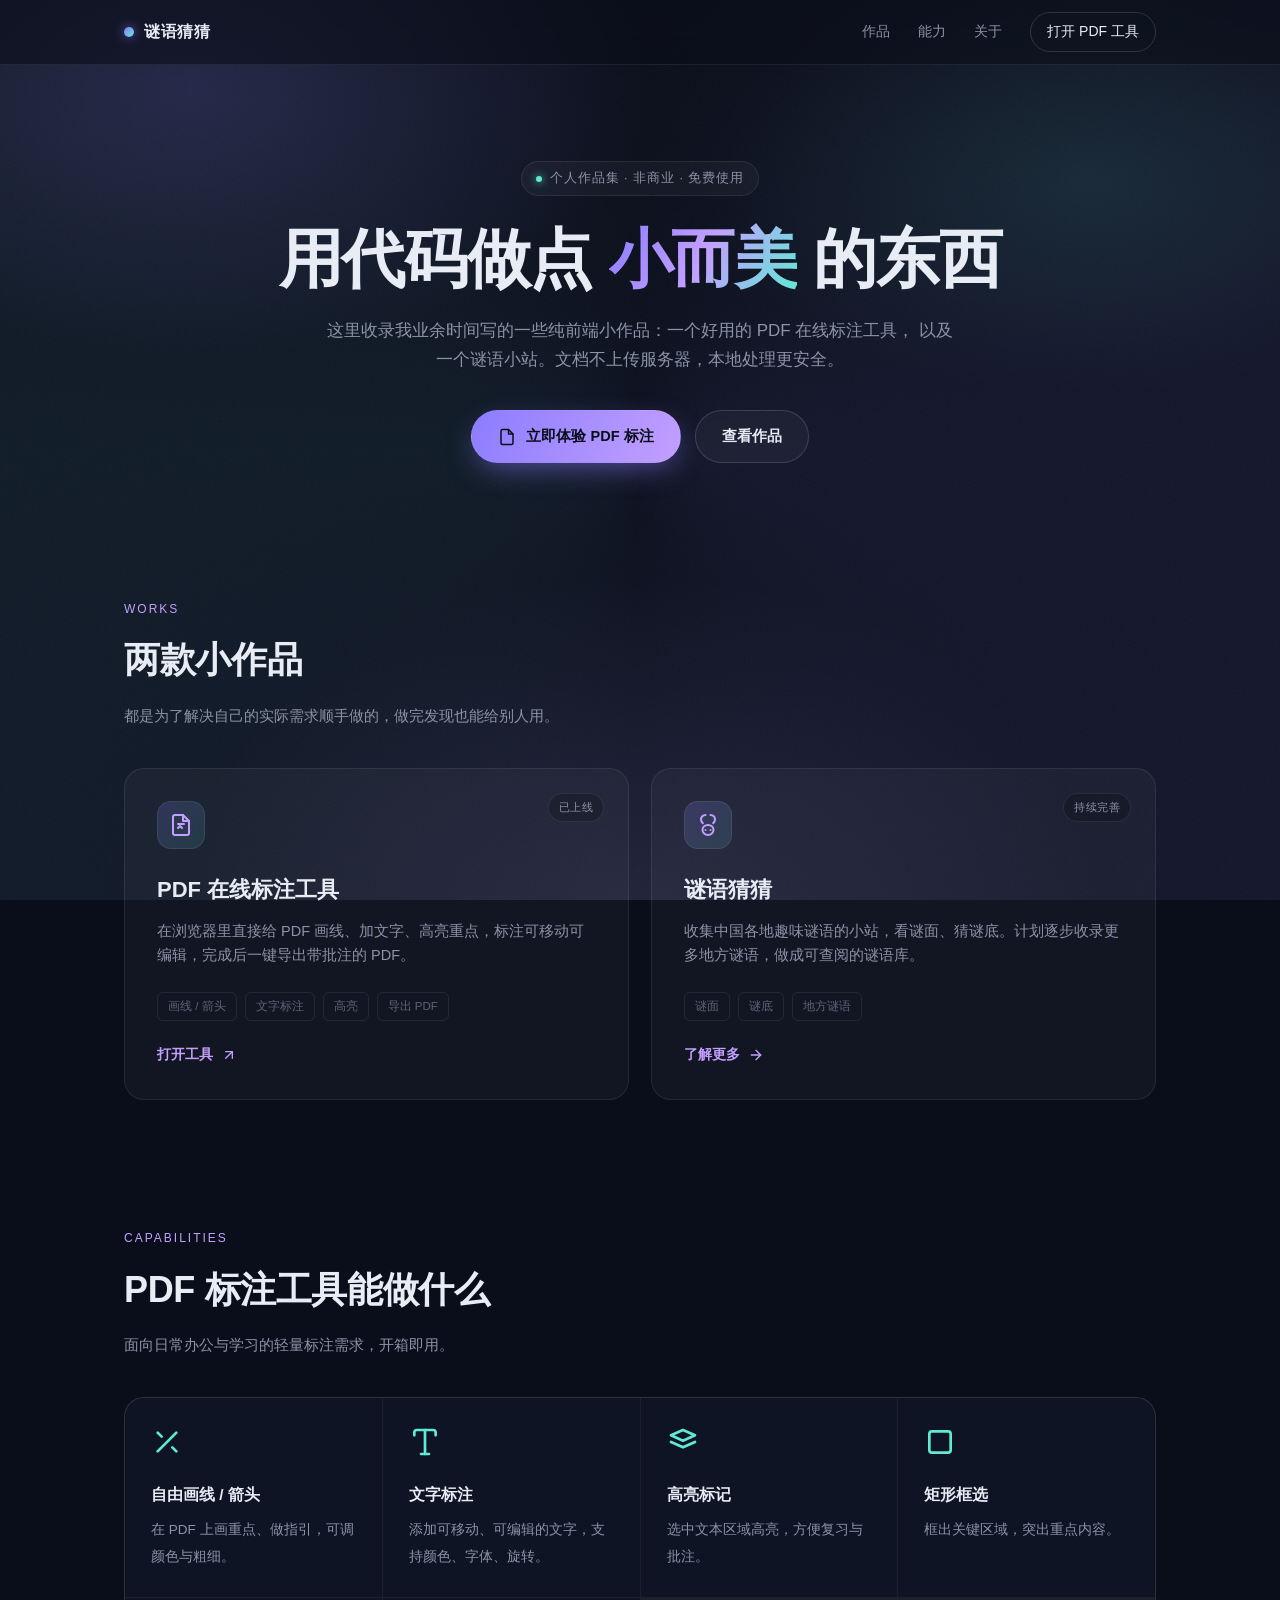
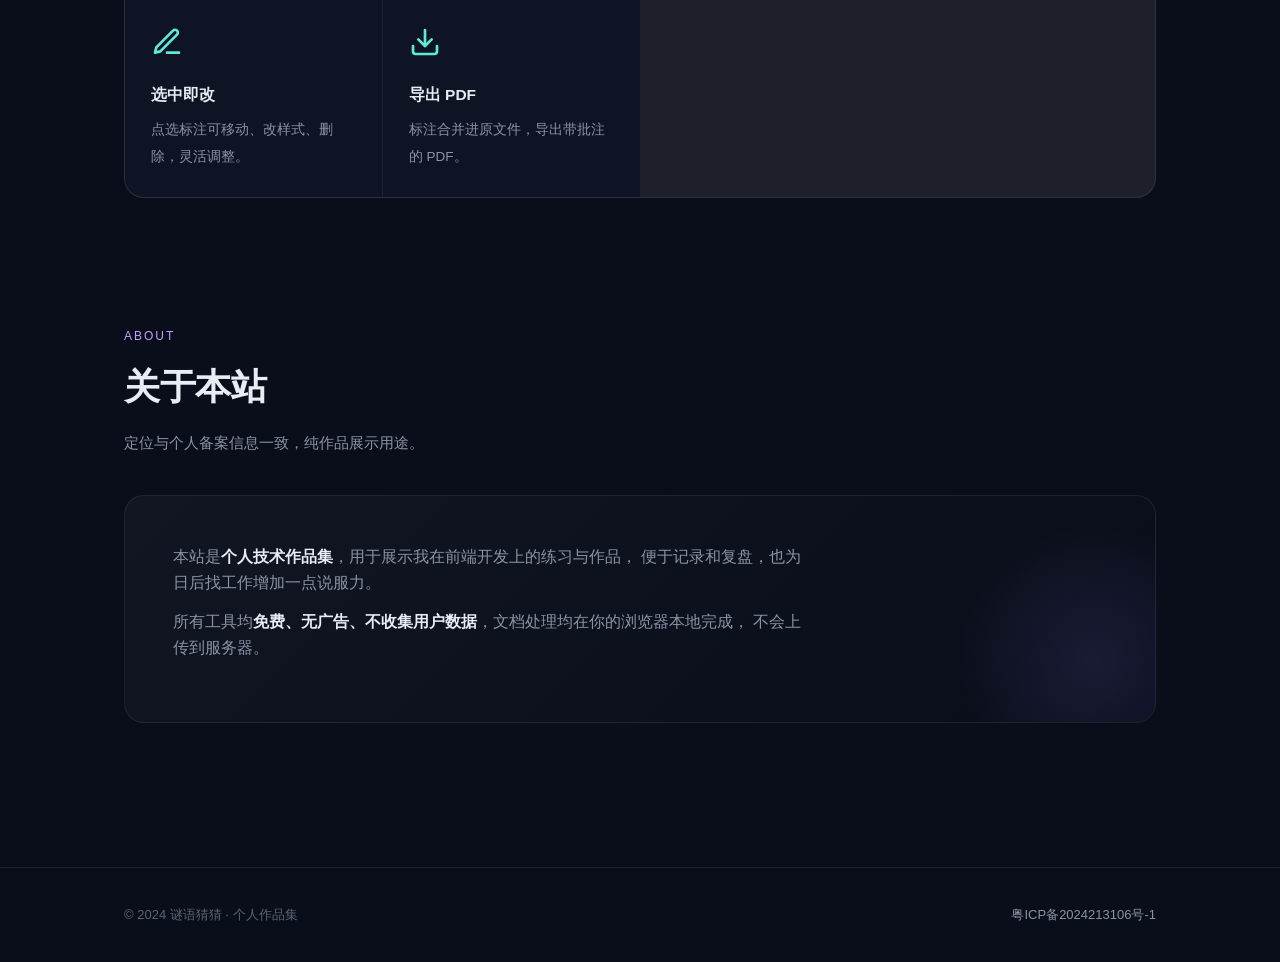
==== home.html @ d4d447e2 "add:增加首页" ====
<!DOCTYPE html>
<html lang="zh-CN">
  <head>
    <meta charset="UTF-8" />
    <meta name="viewport" content="width=device-width, initial-scale=1.0" />

    <!-- ===== 核心 SEO ===== -->
    <title>谜语猜猜 · 个人作品集 | PDF在线标注工具与谜语小站</title>
    <meta
      name="description"
      content="谜语猜猜个人作品集，收录作者开发的两款小作品：PDF在线标注工具（支持画线、文字标注、高亮、导出PDF）与谜语猜猜。纯前端、免费、无需注册，浏览器直接使用。"
    />
    <meta
      name="keywords"
      content="谜语猜猜,个人作品集,PDF标注,PDF编辑,PDF画线,PDF文字标注,PDF高亮,在线PDF工具,免费PDF标注,PDF批注工具,个人博客,前端作品"
    />
    <meta name="author" content="谜语猜猜" />
    <meta name="robots" content="index, follow" />
    <meta name="language" content="zh-CN" />
    <meta name="revisit-after" content="7 days" />

    <!-- ===== Open Graph ===== -->
    <meta property="og:type" content="website" />
    <meta property="og:site_name" content="谜语猜猜 · 个人作品集" />
    <meta property="og:title" content="谜语猜猜 · 个人作品集 | PDF在线标注工具与谜语小站" />
    <meta
      property="og:description"
      content="作者的个人作品展示：PDF在线标注工具与谜语猜猜。纯前端、免费、无需注册。"
    />
    <meta property="og:locale" content="zh_CN" />
    <meta property="og:url" content="https://miyucaicai.cn/" />

    <!-- ===== Twitter Cards ===== -->
    <meta name="twitter:card" content="summary_large_image" />
    <meta name="twitter:title" content="谜语猜猜 · 个人作品集" />
    <meta name="twitter:description" content="PDF在线标注工具与谜语猜猜，纯前端个人作品。" />

    <!-- ===== Canonical ===== -->
    <link rel="canonical" href="https://miyucaicai.cn/" />

    <!-- Favicon -->
    <link rel="icon" type="image/svg+xml" href="favicon.svg" />

    <!-- Sitemap -->
    <link rel="sitemap" type="application/xml" href="/sitemap.xml" />

    <!-- ===== 结构化数据 (JSON-LD) ===== -->
    <script type="application/ld+json">
      {
        "@context": "https://schema.org",
        "@type": "CollectionPage",
        "name": "谜语猜猜 · 个人作品集",
        "url": "https://miyucaicai.cn/",
        "description": "作者的个人作品展示，包含 PDF 在线标注工具与谜语猜猜两款纯前端小作品。",
        "author": {
          "@type": "Person",
          "name": "谜语猜猜"
        }
      }
    </script>

    <style>
      :root {
        --bg: #0a0e1a;
        --bg-2: #0f1424;
        --ink: #e8ecf5;
        --muted: #8b93a7;
        --faint: #5b6478;
        --brand: #8b7cff;
        --brand-2: #c3a0ff;
        --accent: #5eead4;
        --card: rgba(255, 255, 255, 0.035);
        --card-hover: rgba(255, 255, 255, 0.06);
        --border: rgba(255, 255, 255, 0.08);
        --border-strong: rgba(255, 255, 255, 0.14);
        --radius: 20px;
        --shadow: 0 24px 60px -20px rgba(0, 0, 0, 0.6);
      }
      * { box-sizing: border-box; }
      html, body { margin: 0; padding: 0; }
      body {
        font-family: -apple-system, BlinkMacSystemFont, "Segoe UI", "PingFang SC",
          "Hiragino Sans GB", "Microsoft YaHei", sans-serif;
        background: var(--bg);
        color: var(--ink);
        line-height: 1.7;
        -webkit-font-smoothing: antialiased;
        overflow-x: hidden;
      }
      a { color: inherit; text-decoration: none; }

      /* ===== Aurora 极光背景 ===== */
      .aurora {
        position: fixed;
        inset: 0;
        z-index: -1;
        overflow: hidden;
        background:
          radial-gradient(60% 50% at 15% 10%, rgba(139, 124, 255, 0.18), transparent 60%),
          radial-gradient(50% 40% at 85% 20%, rgba(94, 234, 212, 0.10), transparent 60%),
          radial-gradient(60% 60% at 50% 100%, rgba(195, 160, 255, 0.10), transparent 60%),
          linear-gradient(180deg, var(--bg) 0%, var(--bg-2) 100%);
      }
      .aurora::before {
        content: "";
        position: absolute;
        inset: -50%;
        background:
          conic-gradient(from 0deg at 50% 50%,
            transparent 0deg,
            rgba(139, 124, 255, 0.06) 90deg,
            transparent 180deg,
            rgba(94, 234, 212, 0.05) 270deg,
            transparent 360deg);
        animation: spin 40s linear infinite;
      }
      @keyframes spin { to { transform: rotate(360deg); } }
      .grain {
        position: fixed; inset: 0; z-index: -1; pointer-events: none;
        opacity: 0.04;
        background-image: url("data:image/svg+xml,%3Csvg xmlns='http://www.w3.org/2000/svg' width='160' height='160'%3E%3Cfilter id='n'%3E%3CfeTurbulence type='fractalNoise' baseFrequency='0.9' numOctaves='2'/%3E%3C/filter%3E%3Crect width='100%25' height='100%25' filter='url(%23n)'/%3E%3C/svg%3E");
      }

      .wrap { max-width: 1080px; margin: 0 auto; padding: 0 24px; }

      /* ===== 顶栏 ===== */
      .topbar {
        position: sticky; top: 0; z-index: 10;
        backdrop-filter: blur(14px);
        -webkit-backdrop-filter: blur(14px);
        background: rgba(10, 14, 26, 0.6);
        border-bottom: 1px solid var(--border);
      }
      .topbar .wrap {
        display: flex; align-items: center; justify-content: space-between;
        height: 64px;
      }
      .logo {
        font-weight: 700; font-size: 16px; letter-spacing: 0.5px;
        display: flex; align-items: center; gap: 10px;
      }
      .logo .dot {
        width: 10px; height: 10px; border-radius: 50%;
        background: linear-gradient(135deg, var(--brand), var(--accent));
        box-shadow: 0 0 12px rgba(139, 124, 255, 0.7);
      }
      .nav { font-size: 14px; color: var(--muted); display: flex; align-items: center; gap: 28px; }
      .nav a { transition: color .2s; }
      .nav a:hover { color: var(--ink); }
      .nav .ext {
        padding: 7px 16px; border: 1px solid var(--border-strong);
        border-radius: 999px; color: var(--ink);
      }
      .nav .ext:hover { background: var(--card-hover); }

      /* ===== Hero ===== */
      .hero {
        padding: 96px 0 72px;
        text-align: center;
      }
      .hero .kicker {
        display: inline-flex; align-items: center; gap: 8px;
        font-size: 12.5px; color: var(--muted); letter-spacing: 1px;
        text-transform: uppercase;
        padding: 6px 14px; border: 1px solid var(--border);
        border-radius: 999px; margin-bottom: 28px;
        background: var(--card);
      }
      .hero .kicker .pulse {
        width: 6px; height: 6px; border-radius: 50%;
        background: var(--accent);
        box-shadow: 0 0 8px var(--accent);
        animation: pulse 2s ease-in-out infinite;
      }
      @keyframes pulse { 50% { opacity: 0.4; } }
      .hero h1 {
        font-size: clamp(36px, 6vw, 64px);
        line-height: 1.1; margin: 0 0 22px; font-weight: 700;
        letter-spacing: -0.02em;
      }
      .hero h1 .grad {
        background: linear-gradient(120deg, var(--brand) 0%, var(--brand-2) 50%, var(--accent) 100%);
        -webkit-background-clip: text; background-clip: text;
        -webkit-text-fill-color: transparent;
      }
      .hero p.lead {
        font-size: 17px; color: var(--muted); max-width: 640px;
        margin: 0 auto 36px;
      }
      .cta { display: flex; gap: 14px; justify-content: center; flex-wrap: wrap; }
      .btn {
        display: inline-flex; align-items: center; gap: 10px;
        padding: 13px 26px; border-radius: 999px; font-size: 14.5px;
        font-weight: 600; transition: all .2s; cursor: pointer; border: 1px solid transparent;
      }
      .btn-primary {
        background: linear-gradient(120deg, var(--brand), var(--brand-2));
        color: #0a0e1a;
        box-shadow: 0 10px 30px -8px rgba(139, 124, 255, 0.6);
      }
      .btn-primary:hover { transform: translateY(-2px); box-shadow: 0 16px 40px -8px rgba(139, 124, 255, 0.8); }
      .btn-ghost { color: var(--ink); border-color: var(--border-strong); background: var(--card); }
      .btn-ghost:hover { background: var(--card-hover); border-color: var(--brand); }

      /* ===== Section 通用 ===== */
      .section { padding: 64px 0; }
      .section-head { margin-bottom: 40px; }
      .section-head .label {
        font-size: 12px; color: var(--brand-2); letter-spacing: 2px;
        text-transform: uppercase; margin-bottom: 10px;
      }
      .section-head h2 {
        font-size: clamp(26px, 4vw, 36px); margin: 0 0 12px;
        font-weight: 700; letter-spacing: -0.01em;
      }
      .section-head p { color: var(--muted); font-size: 15px; max-width: 560px; margin: 0; }

      /* ===== 作品卡 ===== */
      .cards { display: grid; grid-template-columns: repeat(auto-fit, minmax(320px, 1fr)); gap: 22px; }
      .card {
        position: relative; padding: 32px;
        background: var(--card); border: 1px solid var(--border);
        border-radius: var(--radius); overflow: hidden;
        transition: transform .25s, border-color .25s, background .25s;
        display: flex; flex-direction: column;
      }
      .card::before {
        content: ""; position: absolute; inset: 0;
        background: radial-gradient(120% 80% at 0% 0%, rgba(139, 124, 255, 0.12), transparent 50%);
        opacity: 0; transition: opacity .3s; pointer-events: none;
      }
      .card:hover { transform: translateY(-6px); border-color: var(--border-strong); background: var(--card-hover); }
      .card:hover::before { opacity: 1; }
      .card .icon {
        width: 48px; height: 48px; border-radius: 14px;
        display: flex; align-items: center; justify-content: center;
        background: linear-gradient(135deg, rgba(139, 124, 255, 0.2), rgba(94, 234, 212, 0.12));
        border: 1px solid var(--border); margin-bottom: 22px; color: var(--brand-2);
      }
      .card .tag {
        position: absolute; top: 24px; right: 24px;
        font-size: 11px; color: var(--muted); letter-spacing: 0.5px;
        padding: 4px 10px; border: 1px solid var(--border); border-radius: 999px;
        background: rgba(0,0,0,0.2);
      }
      .card h3 { font-size: 22px; margin: 0 0 10px; font-weight: 700; }
      .card p { color: var(--muted); font-size: 14.5px; margin: 0 0 24px; flex: 1; }
      .card .meta { display: flex; gap: 8px; flex-wrap: wrap; margin-bottom: 22px; }
      .card .chip {
        font-size: 11.5px; color: var(--faint);
        padding: 4px 10px; border: 1px solid var(--border); border-radius: 6px;
      }
      .card .go {
        display: inline-flex; align-items: center; gap: 8px;
        color: var(--brand-2); font-weight: 600; font-size: 14px;
        transition: gap .2s;
      }
      .card .go:hover { gap: 12px; }

      /* ===== 特性 ===== */
      .features { display: grid; grid-template-columns: repeat(auto-fit, minmax(220px, 1fr)); gap: 1px; background: var(--border); border: 1px solid var(--border); border-radius: var(--radius); overflow: hidden; }
      .feature {
        background: var(--bg-2); padding: 28px 26px;
        transition: background .2s;
      }
      .feature:hover { background: var(--card-hover); }
      .feature .ico { width: 32px; height: 32px; color: var(--accent); margin-bottom: 16px; }
      .feature b { display: block; font-size: 15.5px; margin-bottom: 6px; color: var(--ink); }
      .feature span { color: var(--muted); font-size: 13.5px; }

      /* ===== 关于 ===== */
      .about {
        padding: 48px; border-radius: var(--radius);
        background: linear-gradient(135deg, var(--card), transparent);
        border: 1px solid var(--border); position: relative; overflow: hidden;
      }
      .about::after {
        content: ""; position: absolute; right: -80px; bottom: -80px;
        width: 280px; height: 280px; border-radius: 50%;
        background: radial-gradient(circle, rgba(139, 124, 255, 0.12), transparent 70%);
      }
      .about p { color: var(--muted); font-size: 15.5px; max-width: 640px; margin: 0 0 12px; position: relative; }
      .about p strong { color: var(--ink); font-weight: 600; }

      /* ===== 页脚 ===== */
      .footer {
        margin-top: 80px; padding: 36px 0;
        border-top: 1px solid var(--border);
      }
      .footer .wrap { display: flex; align-items: center; justify-content: space-between; flex-wrap: wrap; gap: 16px; }
      .footer .l { color: var(--faint); font-size: 13px; }
      .footer .r { display: flex; gap: 20px; align-items: center; }
      .footer a { color: var(--muted); font-size: 13px; transition: color .2s; }
      .footer a:hover { color: var(--brand-2); }

      /* ===== 入场动画 ===== */
      .reveal { opacity: 0; transform: translateY(20px); animation: reveal .8s cubic-bezier(.2,.7,.2,1) forwards; }
      @keyframes reveal { to { opacity: 1; transform: none; } }
      .d1 { animation-delay: .05s; } .d2 { animation-delay: .15s; }
      .d3 { animation-delay: .25s; } .d4 { animation-delay: .35s; }

      @media (max-width: 700px) {
        .nav .ext { display: none; }
        .about { padding: 32px 24px; }
        .hero { padding: 64px 0 48px; }
      }
      @media (prefers-reduced-motion: reduce) {
        .aurora::before, .pulse { animation: none; }
        .reveal { animation: none; opacity: 1; transform: none; }
      }
    </style>
  </head>

  <body>
    <div class="aurora"></div>
    <div class="grain"></div>

    <!-- 顶栏 -->
    <header class="topbar">
      <div class="wrap">
        <div class="logo"><span class="dot"></span>谜语猜猜</div>
        <nav class="nav">
          <a href="#works">作品</a>
          <a href="#features">能力</a>
          <a href="#about">关于</a>
          <a class="ext" href="https://pdf.miyucaicai.cn/" target="_blank" rel="noopener">打开 PDF 工具</a>
        </nav>
      </div>
    </header>

    <!-- Hero -->
    <section class="hero">
      <div class="wrap">
        <div class="kicker reveal d1"><span class="pulse"></span>个人作品集 · 非商业 · 免费使用</div>
        <h1 class="reveal d2">用代码做点 <span class="grad">小而美</span> 的东西</h1>
        <p class="lead reveal d3">
          这里收录我业余时间写的一些纯前端小作品：一个好用的 PDF 在线标注工具，
          以及一个谜语小站。文档不上传服务器，本地处理更安全。
        </p>
        <div class="cta reveal d4">
          <a class="btn btn-primary" href="https://pdf.miyucaicai.cn/" target="_blank" rel="noopener">
            <svg width="18" height="18" viewBox="0 0 24 24" fill="none" stroke="currentColor" stroke-width="2" stroke-linecap="round" stroke-linejoin="round"><path d="M14 2H6a2 2 0 0 0-2 2v16a2 2 0 0 0 2 2h12a2 2 0 0 0 2-2V8z"/><path d="M14 2v6h6"/></svg>
            立即体验 PDF 标注
          </a>
          <a class="btn btn-ghost" href="#works">查看作品</a>
        </div>
      </div>
    </section>

    <!-- 作品 -->
    <section class="section" id="works">
      <div class="wrap">
        <div class="section-head">
          <div class="label">Works</div>
          <h2>两款小作品</h2>
          <p>都是为了解决自己的实际需求顺手做的，做完发现也能给别人用。</p>
        </div>
        <div class="cards">
          <!-- PDF 标注工具 -->
          <a class="card" href="https://pdf.miyucaicai.cn/" target="_blank" rel="noopener">
            <span class="tag">已上线</span>
            <div class="icon">
              <svg width="24" height="24" viewBox="0 0 24 24" fill="none" stroke="currentColor" stroke-width="2" stroke-linecap="round" stroke-linejoin="round"><path d="M14 2H6a2 2 0 0 0-2 2v16a2 2 0 0 0 2 2h12a2 2 0 0 0 2-2V8z"/><path d="M14 2v6h6"/><path d="M9 15l2-2 2 2"/><path d="M9 11h6"/></svg>
            </div>
            <h3>PDF 在线标注工具</h3>
            <p>在浏览器里直接给 PDF 画线、加文字、高亮重点，标注可移动可编辑，完成后一键导出带批注的 PDF。</p>
            <div class="meta">
              <span class="chip">画线 / 箭头</span>
              <span class="chip">文字标注</span>
              <span class="chip">高亮</span>
              <span class="chip">导出 PDF</span>
            </div>
            <span class="go">打开工具
              <svg width="16" height="16" viewBox="0 0 24 24" fill="none" stroke="currentColor" stroke-width="2" stroke-linecap="round" stroke-linejoin="round"><path d="M7 17L17 7"/><path d="M7 7h10v10"/></svg>
            </span>
          </a>

          <!-- 谜语猜猜 -->
          <a class="card" href="#about">
            <span class="tag">持续完善</span>
            <div class="icon">
              <svg width="24" height="24" viewBox="0 0 24 24" fill="none" stroke="currentColor" stroke-width="2" stroke-linecap="round" stroke-linejoin="round"><path d="M9.5 2A4.5 4.5 0 0 0 5 6.5c0 1.5.7 2.8 1.8 3.6"/><path d="M14.5 2A4.5 4.5 0 0 1 19 6.5c0 1.5-.7 2.8-1.8 3.6"/><path d="M12 12c-3 0-5.5 2-5.5 5 0 2.8 2.5 5 5.5 5s5.5-2.2 5.5-5c0-3-2.5-5-5.5-5z"/><path d="M9.5 17h.01"/><path d="M14.5 17h.01"/></svg>
            </div>
            <h3>谜语猜猜</h3>
            <p>收集中国各地趣味谜语的小站，看谜面、猜谜底。计划逐步收录更多地方谜语，做成可查阅的谜语库。</p>
            <div class="meta">
              <span class="chip">谜面</span>
              <span class="chip">谜底</span>
              <span class="chip">地方谜语</span>
            </div>
            <span class="go">了解更多
              <svg width="16" height="16" viewBox="0 0 24 24" fill="none" stroke="currentColor" stroke-width="2" stroke-linecap="round" stroke-linejoin="round"><path d="M5 12h14"/><path d="M12 5l7 7-7 7"/></svg>
            </span>
          </a>
        </div>
      </div>
    </section>

    <!-- PDF 工具能力 -->
    <section class="section" id="features">
      <div class="wrap">
        <div class="section-head">
          <div class="label">Capabilities</div>
          <h2>PDF 标注工具能做什么</h2>
          <p>面向日常办公与学习的轻量标注需求，开箱即用。</p>
        </div>
        <div class="features">
          <div class="feature">
            <svg class="ico" viewBox="0 0 24 24" fill="none" stroke="currentColor" stroke-width="2" stroke-linecap="round" stroke-linejoin="round"><path d="M5 19l14-14"/><path d="M5 5l3 3"/><path d="M19 19l-3-3"/></svg>
            <b>自由画线 / 箭头</b><span>在 PDF 上画重点、做指引，可调颜色与粗细。</span>
          </div>
          <div class="feature">
            <svg class="ico" viewBox="0 0 24 24" fill="none" stroke="currentColor" stroke-width="2" stroke-linecap="round" stroke-linejoin="round"><path d="M4 7V5a2 2 0 0 1 2-2h12a2 2 0 0 1 2 2v2"/><path d="M9 21h6"/><path d="M12 3v18"/></svg>
            <b>文字标注</b><span>添加可移动、可编辑的文字，支持颜色、字体、旋转。</span>
          </div>
          <div class="feature">
            <svg class="ico" viewBox="0 0 24 24" fill="none" stroke="currentColor" stroke-width="2" stroke-linecap="round" stroke-linejoin="round"><path d="M3 7l9-4 9 4-9 4-9-4z"/><path d="M3 12l9 4 9-4"/></svg>
            <b>高亮标记</b><span>选中文本区域高亮，方便复习与批注。</span>
          </div>
          <div class="feature">
            <svg class="ico" viewBox="0 0 24 24" fill="none" stroke="currentColor" stroke-width="2" stroke-linecap="round" stroke-linejoin="round"><rect x="4" y="4" width="16" height="16" rx="2"/></svg>
            <b>矩形框选</b><span>框出关键区域，突出重点内容。</span>
          </div>
          <div class="feature">
            <svg class="ico" viewBox="0 0 24 24" fill="none" stroke="currentColor" stroke-width="2" stroke-linecap="round" stroke-linejoin="round"><path d="M12 20h9"/><path d="M16.5 3.5a2.1 2.1 0 0 1 3 3L7 19l-4 1 1-4z"/></svg>
            <b>选中即改</b><span>点选标注可移动、改样式、删除，灵活调整。</span>
          </div>
          <div class="feature">
            <svg class="ico" viewBox="0 0 24 24" fill="none" stroke="currentColor" stroke-width="2" stroke-linecap="round" stroke-linejoin="round"><path d="M21 15v4a2 2 0 0 1-2 2H5a2 2 0 0 1-2-2v-4"/><path d="M7 10l5 5 5-5"/><path d="M12 15V3"/></svg>
            <b>导出 PDF</b><span>标注合并进原文件，导出带批注的 PDF。</span>
          </div>
        </div>
      </div>
    </section>

    <!-- 关于 -->
    <section class="section" id="about">
      <div class="wrap">
        <div class="section-head">
          <div class="label">About</div>
          <h2>关于本站</h2>
          <p>定位与个人备案信息一致，纯作品展示用途。</p>
        </div>
        <div class="about">
          <p>
            本站是<strong>个人技术作品集</strong>，用于展示我在前端开发上的练习与作品，
            便于记录和复盘，也为日后找工作增加一点说服力。
          </p>
          <p>
            所有工具均<strong>免费、无广告、不收集用户数据</strong>，文档处理均在你的浏览器本地完成，
            不会上传到服务器。
          </p>
        </div>
      </div>
    </section>

    <!-- 页脚 -->
    <footer class="footer">
      <div class="wrap">
        <div class="l">© 2024 谜语猜猜 · 个人作品集</div>
        <div class="r">
          <a href="https://beian.miit.gov.cn/" target="_blank" rel="noopener">粤ICP备2024213106号-1</a>
        </div>
      </div>
    </footer>
  </body>
</html>
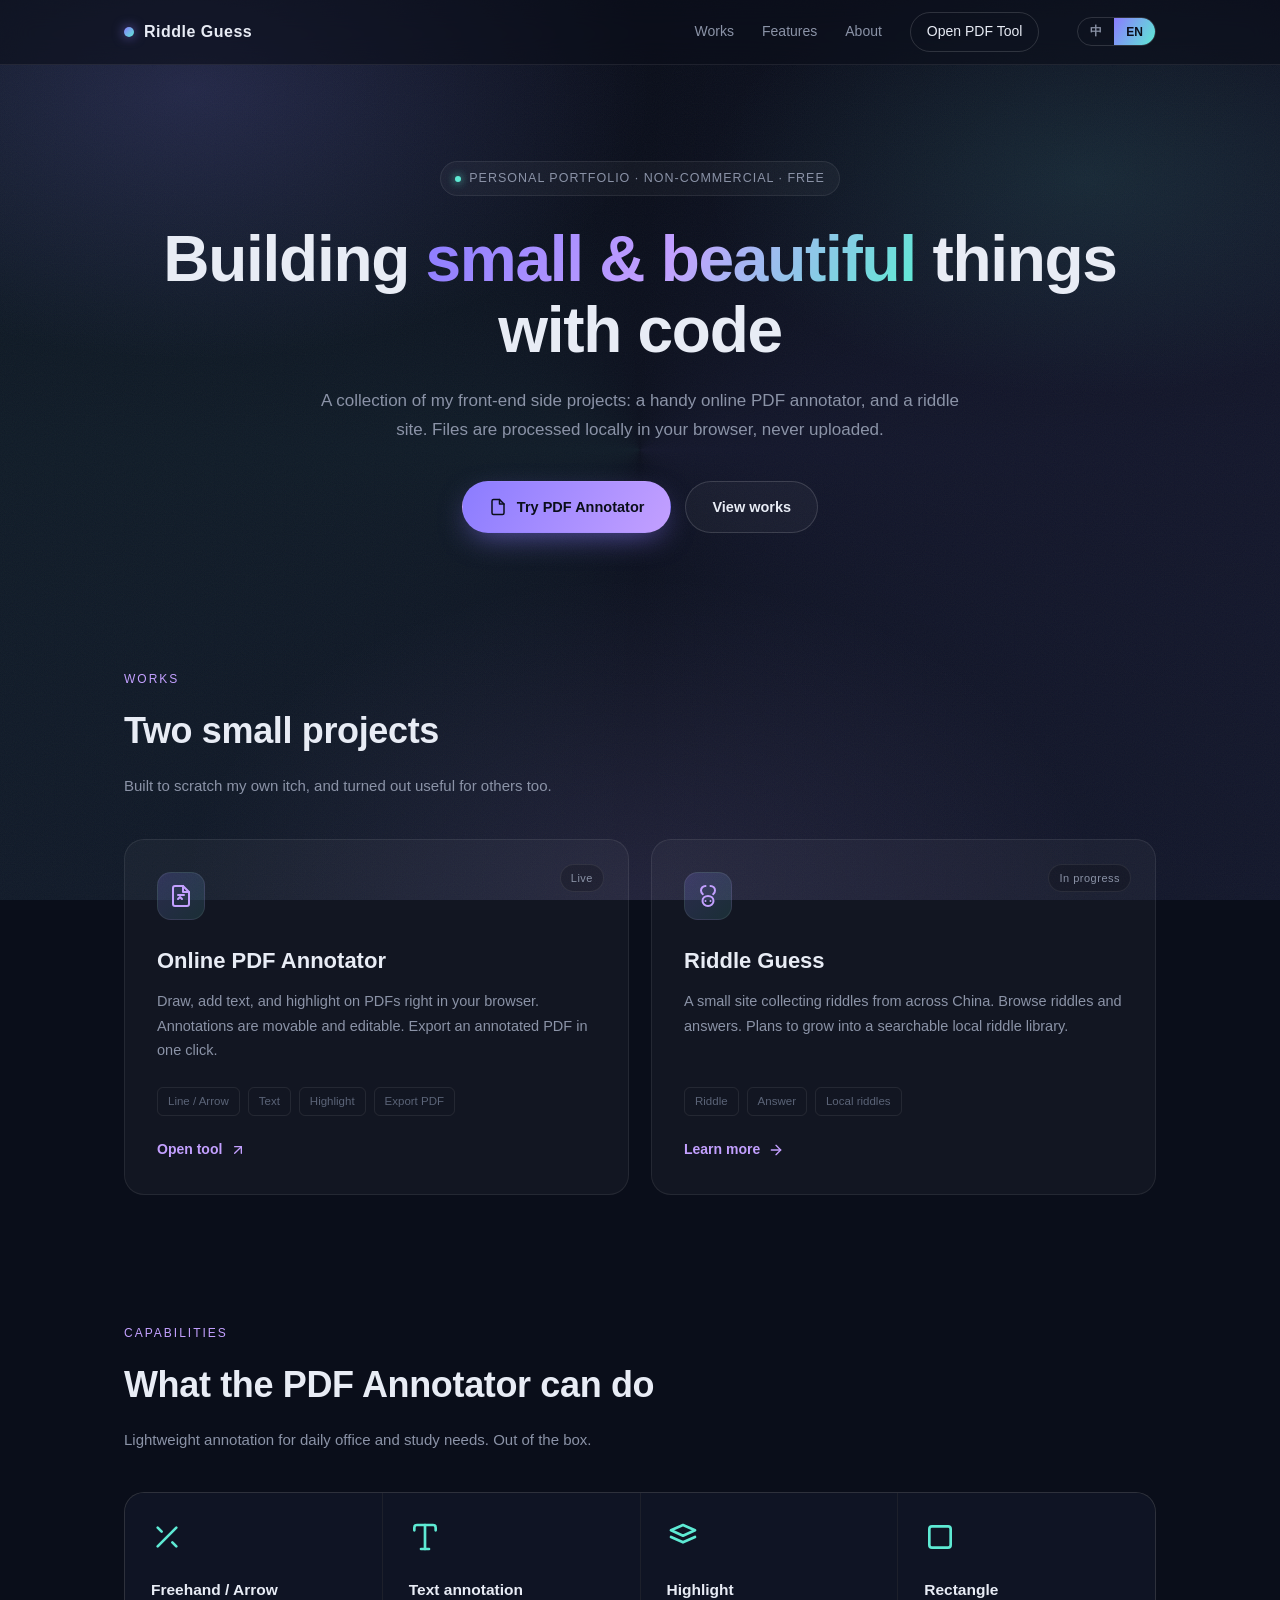
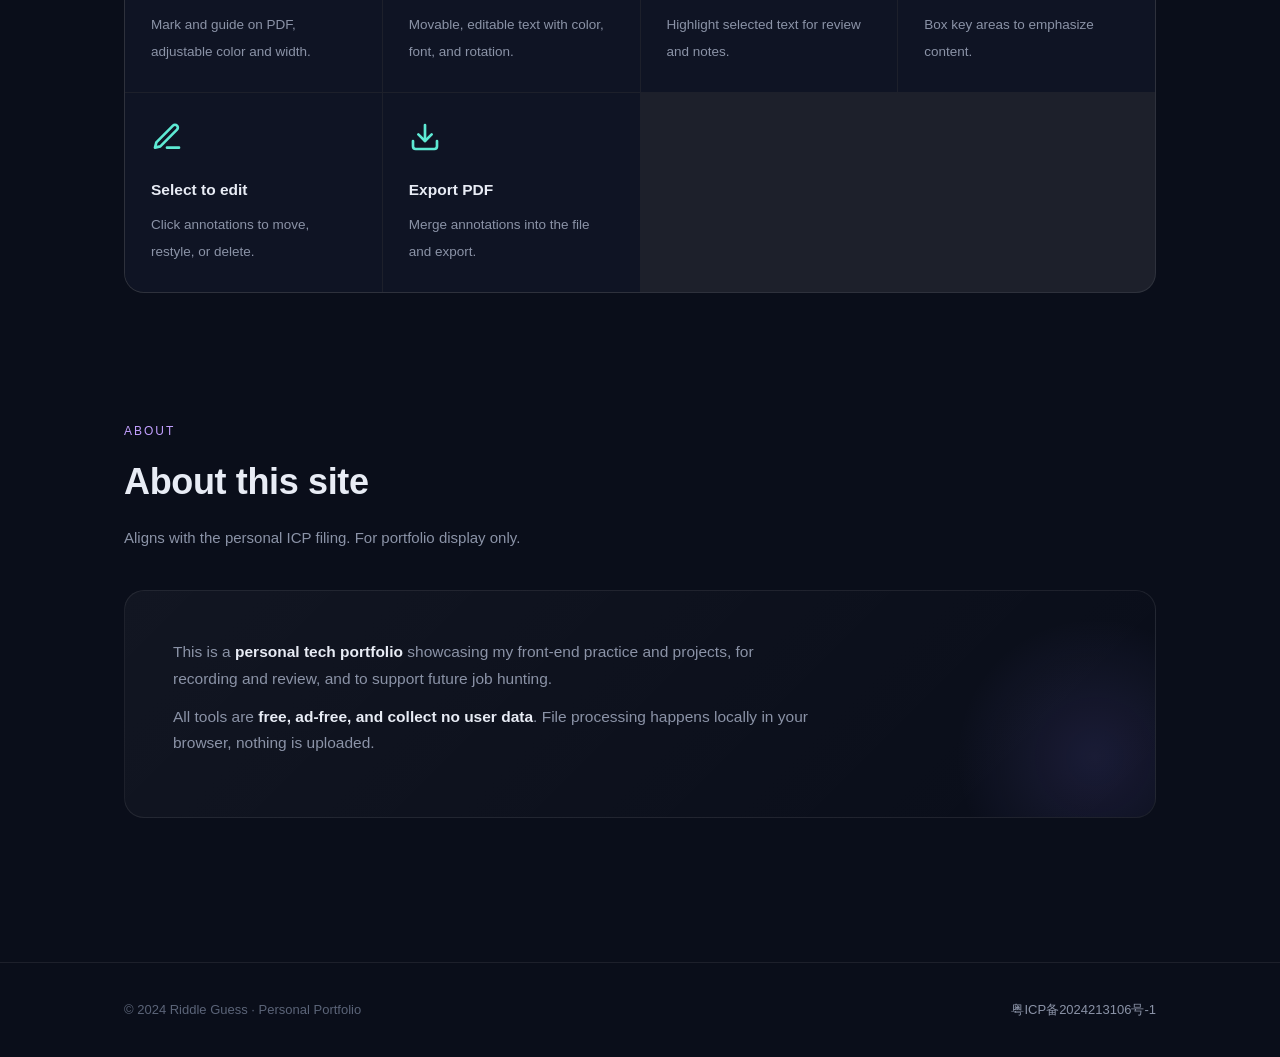
==== commit 9eac0cbd: "add:支持多语言版本" ====
--- a/home.html
+++ b/home.html
@@ -4,39 +4,58 @@
     <meta charset="UTF-8" />
     <meta name="viewport" content="width=device-width, initial-scale=1.0" />
 
-    <!-- ===== 核心 SEO ===== -->
-    <title>谜语猜猜 · 个人作品集 | PDF在线标注工具与谜语小站</title>
+    <!-- ===== hreflang ===== -->
+    <link rel="alternate" hreflang="zh-CN" href="https://www.miyucaicai.cn/" />
+    <link rel="alternate" hreflang="en" href="https://www.miyucaicai.cn/" />
+    <link rel="alternate" hreflang="x-default" href="https://www.miyucaicai.cn/" />
+
+    <!-- ===== 核心 SEO（i18n 切换 content） ===== -->
+    <title id="i18n_home_doc_title">谜语猜猜 · 个人作品集 | PDF在线标注工具与谜语小站</title>
     <meta
+      id="i18n_home_meta_desc"
       name="description"
       content="谜语猜猜个人作品集，收录作者开发的两款小作品：PDF在线标注工具（支持画线、文字标注、高亮、导出PDF）与谜语猜猜。纯前端、免费、无需注册，浏览器直接使用。"
     />
     <meta
       name="keywords"
-      content="谜语猜猜,个人作品集,PDF标注,PDF编辑,PDF画线,PDF文字标注,PDF高亮,在线PDF工具,免费PDF标注,PDF批注工具,个人博客,前端作品"
+      content="谜语猜猜,个人作品集,PDF标注,PDF编辑,PDF画线,PDF文字标注,PDF高亮,在线PDF工具,免费PDF标注,PDF批注工具,个人博客,前端作品,PDF annotator,online PDF tool"
     />
     <meta name="author" content="谜语猜猜" />
     <meta name="robots" content="index, follow" />
     <meta name="language" content="zh-CN" />
     <meta name="revisit-after" content="7 days" />
-
+    <meta name="baidu-site-verification" content="codeva-8sDr6Y2yoA" />
     <!-- ===== Open Graph ===== -->
     <meta property="og:type" content="website" />
     <meta property="og:site_name" content="谜语猜猜 · 个人作品集" />
-    <meta property="og:title" content="谜语猜猜 · 个人作品集 | PDF在线标注工具与谜语小站" />
     <meta
+      id="i18n_home_og_title"
+      property="og:title"
+      content="谜语猜猜 · 个人作品集 | PDF在线标注工具与谜语小站"
+    />
+    <meta
+      id="i18n_home_og_desc"
       property="og:description"
       content="作者的个人作品展示：PDF在线标注工具与谜语猜猜。纯前端、免费、无需注册。"
     />
-    <meta property="og:locale" content="zh_CN" />
-    <meta property="og:url" content="https://miyucaicai.cn/" />
+    <meta id="i18n_home_og_locale" property="og:locale" content="zh_CN" />
+    <meta property="og:url" content="https://www.miyucaicai.cn/" />
 
     <!-- ===== Twitter Cards ===== -->
     <meta name="twitter:card" content="summary_large_image" />
-    <meta name="twitter:title" content="谜语猜猜 · 个人作品集" />
-    <meta name="twitter:description" content="PDF在线标注工具与谜语猜猜，纯前端个人作品。" />
+    <meta
+      id="i18n_home_twitter_title"
+      name="twitter:title"
+      content="谜语猜猜 · 个人作品集"
+    />
+    <meta
+      id="i18n_home_twitter_desc"
+      name="twitter:description"
+      content="PDF在线标注工具与谜语猜猜，纯前端个人作品。"
+    />
 
     <!-- ===== Canonical ===== -->
-    <link rel="canonical" href="https://miyucaicai.cn/" />
+    <link rel="canonical" href="https://www.miyucaicai.cn/" />
 
     <!-- Favicon -->
     <link rel="icon" type="image/svg+xml" href="favicon.svg" />
@@ -153,6 +172,22 @@
       }
       .nav .ext:hover { background: var(--card-hover); }
 
+      /* 语言切换器 */
+      .lang-switch {
+        display: inline-flex; gap: 0; margin-left: 10px;
+        border: 1px solid var(--border-strong); border-radius: 999px; overflow: hidden;
+      }
+      .lang-btn {
+        background: transparent; color: var(--muted); border: none;
+        padding: 5px 12px; font-size: 12px; cursor: pointer;
+        transition: all .2s; font-weight: 600;
+      }
+      .lang-btn:hover { color: var(--ink); }
+      .lang-btn.active {
+        background: linear-gradient(120deg, var(--brand), var(--accent));
+        color: #0a0e1a;
+      }
+
       /* ===== Hero ===== */
       .hero {
         padding: 96px 0 72px;
@@ -318,12 +353,16 @@
     <!-- 顶栏 -->
     <header class="topbar">
       <div class="wrap">
-        <div class="logo"><span class="dot"></span>谜语猜猜</div>
+        <div class="logo"><span class="dot"></span><span data-i18n="brand">谜语猜猜</span></div>
         <nav class="nav">
-          <a href="#works">作品</a>
-          <a href="#features">能力</a>
-          <a href="#about">关于</a>
-          <a class="ext" href="https://pdf.miyucaicai.cn/" target="_blank" rel="noopener">打开 PDF 工具</a>
+          <a href="#works" data-i18n="home_nav_works">作品</a>
+          <a href="#features" data-i18n="home_nav_features">能力</a>
+          <a href="#about" data-i18n="home_nav_about">关于</a>
+          <a class="ext" href="https://pdf.miyucaicai.cn/" target="_blank" rel="noopener" data-i18n="home_nav_open_pdf">打开 PDF 工具</a>
+          <div class="lang-switch" title="Language / 语言">
+            <button data-lang-btn="zh" class="lang-btn active" data-i18n="lang_zh">中</button>
+            <button data-lang-btn="en" class="lang-btn" data-i18n="lang_en">EN</button>
+          </div>
         </nav>
       </div>
     </header>
@@ -331,18 +370,18 @@
     <!-- Hero -->
     <section class="hero">
       <div class="wrap">
-        <div class="kicker reveal d1"><span class="pulse"></span>个人作品集 · 非商业 · 免费使用</div>
-        <h1 class="reveal d2">用代码做点 <span class="grad">小而美</span> 的东西</h1>
-        <p class="lead reveal d3">
+        <div class="kicker reveal d1"><span class="pulse"></span><span data-i18n="home_kicker">个人作品集 · 非商业 · 免费使用</span></div>
+        <h1 class="reveal d2"><span data-i18n="home_h1_pre">用代码做点 </span><span class="grad" data-i18n="home_h1_grad">小而美</span><span data-i18n="home_h1_post"> 的东西</span></h1>
+        <p class="lead reveal d3" data-i18n="home_lead">
           这里收录我业余时间写的一些纯前端小作品：一个好用的 PDF 在线标注工具，
           以及一个谜语小站。文档不上传服务器，本地处理更安全。
         </p>
         <div class="cta reveal d4">
           <a class="btn btn-primary" href="https://pdf.miyucaicai.cn/" target="_blank" rel="noopener">
             <svg width="18" height="18" viewBox="0 0 24 24" fill="none" stroke="currentColor" stroke-width="2" stroke-linecap="round" stroke-linejoin="round"><path d="M14 2H6a2 2 0 0 0-2 2v16a2 2 0 0 0 2 2h12a2 2 0 0 0 2-2V8z"/><path d="M14 2v6h6"/></svg>
-            立即体验 PDF 标注
+            <span data-i18n="home_cta_primary">立即体验 PDF 标注</span>
           </a>
-          <a class="btn btn-ghost" href="#works">查看作品</a>
+          <a class="btn btn-ghost" href="#works" data-i18n="home_cta_ghost">查看作品</a>
         </div>
       </div>
     </section>
@@ -351,44 +390,44 @@
     <section class="section" id="works">
       <div class="wrap">
         <div class="section-head">
-          <div class="label">Works</div>
-          <h2>两款小作品</h2>
-          <p>都是为了解决自己的实际需求顺手做的，做完发现也能给别人用。</p>
+          <div class="label" data-i18n="home_works_label">Works</div>
+          <h2 data-i18n="home_works_h2">两款小作品</h2>
+          <p data-i18n="home_works_p">都是为了解决自己的实际需求顺手做的，做完发现也能给别人用。</p>
         </div>
         <div class="cards">
           <!-- PDF 标注工具 -->
           <a class="card" href="https://pdf.miyucaicai.cn/" target="_blank" rel="noopener">
-            <span class="tag">已上线</span>
+            <span class="tag" data-i18n="home_card1_tag">已上线</span>
             <div class="icon">
               <svg width="24" height="24" viewBox="0 0 24 24" fill="none" stroke="currentColor" stroke-width="2" stroke-linecap="round" stroke-linejoin="round"><path d="M14 2H6a2 2 0 0 0-2 2v16a2 2 0 0 0 2 2h12a2 2 0 0 0 2-2V8z"/><path d="M14 2v6h6"/><path d="M9 15l2-2 2 2"/><path d="M9 11h6"/></svg>
             </div>
-            <h3>PDF 在线标注工具</h3>
-            <p>在浏览器里直接给 PDF 画线、加文字、高亮重点，标注可移动可编辑，完成后一键导出带批注的 PDF。</p>
+            <h3 data-i18n="home_card1_h3">PDF 在线标注工具</h3>
+            <p data-i18n="home_card1_p">在浏览器里直接给 PDF 画线、加文字、高亮重点，标注可移动可编辑，完成后一键导出带批注的 PDF。</p>
             <div class="meta">
-              <span class="chip">画线 / 箭头</span>
-              <span class="chip">文字标注</span>
-              <span class="chip">高亮</span>
-              <span class="chip">导出 PDF</span>
+              <span class="chip" data-i18n="home_chip_line">画线 / 箭头</span>
+              <span class="chip" data-i18n="home_chip_text">文字标注</span>
+              <span class="chip" data-i18n="home_chip_highlight">高亮</span>
+              <span class="chip" data-i18n="home_chip_export">导出 PDF</span>
             </div>
-            <span class="go">打开工具
+            <span class="go"><span data-i18n="home_card1_go">打开工具</span>
               <svg width="16" height="16" viewBox="0 0 24 24" fill="none" stroke="currentColor" stroke-width="2" stroke-linecap="round" stroke-linejoin="round"><path d="M7 17L17 7"/><path d="M7 7h10v10"/></svg>
             </span>
           </a>
 
           <!-- 谜语猜猜 -->
           <a class="card" href="#about">
-            <span class="tag">持续完善</span>
+            <span class="tag" data-i18n="home_card2_tag">持续完善</span>
             <div class="icon">
               <svg width="24" height="24" viewBox="0 0 24 24" fill="none" stroke="currentColor" stroke-width="2" stroke-linecap="round" stroke-linejoin="round"><path d="M9.5 2A4.5 4.5 0 0 0 5 6.5c0 1.5.7 2.8 1.8 3.6"/><path d="M14.5 2A4.5 4.5 0 0 1 19 6.5c0 1.5-.7 2.8-1.8 3.6"/><path d="M12 12c-3 0-5.5 2-5.5 5 0 2.8 2.5 5 5.5 5s5.5-2.2 5.5-5c0-3-2.5-5-5.5-5z"/><path d="M9.5 17h.01"/><path d="M14.5 17h.01"/></svg>
             </div>
-            <h3>谜语猜猜</h3>
-            <p>收集中国各地趣味谜语的小站，看谜面、猜谜底。计划逐步收录更多地方谜语，做成可查阅的谜语库。</p>
+            <h3 data-i18n="home_card2_h3">谜语猜猜</h3>
+            <p data-i18n="home_card2_p">收集中国各地趣味谜语的小站，看谜面、猜谜底。计划逐步收录更多地方谜语，做成可查阅的谜语库。</p>
             <div class="meta">
-              <span class="chip">谜面</span>
-              <span class="chip">谜底</span>
-              <span class="chip">地方谜语</span>
+              <span class="chip" data-i18n="home_chip_riddle1">谜面</span>
+              <span class="chip" data-i18n="home_chip_riddle2">谜底</span>
+              <span class="chip" data-i18n="home_chip_riddle3">地方谜语</span>
             </div>
-            <span class="go">了解更多
+            <span class="go"><span data-i18n="home_card2_go">了解更多</span>
               <svg width="16" height="16" viewBox="0 0 24 24" fill="none" stroke="currentColor" stroke-width="2" stroke-linecap="round" stroke-linejoin="round"><path d="M5 12h14"/><path d="M12 5l7 7-7 7"/></svg>
             </span>
           </a>
@@ -400,34 +439,34 @@
     <section class="section" id="features">
       <div class="wrap">
         <div class="section-head">
-          <div class="label">Capabilities</div>
-          <h2>PDF 标注工具能做什么</h2>
-          <p>面向日常办公与学习的轻量标注需求，开箱即用。</p>
+          <div class="label" data-i18n="home_feat_label">Capabilities</div>
+          <h2 data-i18n="home_feat_h2">PDF 标注工具能做什么</h2>
+          <p data-i18n="home_feat_p">面向日常办公与学习的轻量标注需求，开箱即用。</p>
         </div>
         <div class="features">
           <div class="feature">
             <svg class="ico" viewBox="0 0 24 24" fill="none" stroke="currentColor" stroke-width="2" stroke-linecap="round" stroke-linejoin="round"><path d="M5 19l14-14"/><path d="M5 5l3 3"/><path d="M19 19l-3-3"/></svg>
-            <b>自由画线 / 箭头</b><span>在 PDF 上画重点、做指引，可调颜色与粗细。</span>
+            <b data-i18n="home_feat1_b">自由画线 / 箭头</b><span data-i18n="home_feat1_s">在 PDF 上画重点、做指引，可调颜色与粗细。</span>
           </div>
           <div class="feature">
             <svg class="ico" viewBox="0 0 24 24" fill="none" stroke="currentColor" stroke-width="2" stroke-linecap="round" stroke-linejoin="round"><path d="M4 7V5a2 2 0 0 1 2-2h12a2 2 0 0 1 2 2v2"/><path d="M9 21h6"/><path d="M12 3v18"/></svg>
-            <b>文字标注</b><span>添加可移动、可编辑的文字，支持颜色、字体、旋转。</span>
+            <b data-i18n="home_feat2_b">文字标注</b><span data-i18n="home_feat2_s">添加可移动、可编辑的文字，支持颜色、字体、旋转。</span>
           </div>
           <div class="feature">
             <svg class="ico" viewBox="0 0 24 24" fill="none" stroke="currentColor" stroke-width="2" stroke-linecap="round" stroke-linejoin="round"><path d="M3 7l9-4 9 4-9 4-9-4z"/><path d="M3 12l9 4 9-4"/></svg>
-            <b>高亮标记</b><span>选中文本区域高亮，方便复习与批注。</span>
+            <b data-i18n="home_feat3_b">高亮标记</b><span data-i18n="home_feat3_s">选中文本区域高亮，方便复习与批注。</span>
           </div>
           <div class="feature">
             <svg class="ico" viewBox="0 0 24 24" fill="none" stroke="currentColor" stroke-width="2" stroke-linecap="round" stroke-linejoin="round"><rect x="4" y="4" width="16" height="16" rx="2"/></svg>
-            <b>矩形框选</b><span>框出关键区域，突出重点内容。</span>
+            <b data-i18n="home_feat4_b">矩形框选</b><span data-i18n="home_feat4_s">框出关键区域，突出重点内容。</span>
           </div>
           <div class="feature">
             <svg class="ico" viewBox="0 0 24 24" fill="none" stroke="currentColor" stroke-width="2" stroke-linecap="round" stroke-linejoin="round"><path d="M12 20h9"/><path d="M16.5 3.5a2.1 2.1 0 0 1 3 3L7 19l-4 1 1-4z"/></svg>
-            <b>选中即改</b><span>点选标注可移动、改样式、删除，灵活调整。</span>
+            <b data-i18n="home_feat5_b">选中即改</b><span data-i18n="home_feat5_s">点选标注可移动、改样式、删除，灵活调整。</span>
           </div>
           <div class="feature">
             <svg class="ico" viewBox="0 0 24 24" fill="none" stroke="currentColor" stroke-width="2" stroke-linecap="round" stroke-linejoin="round"><path d="M21 15v4a2 2 0 0 1-2 2H5a2 2 0 0 1-2-2v-4"/><path d="M7 10l5 5 5-5"/><path d="M12 15V3"/></svg>
-            <b>导出 PDF</b><span>标注合并进原文件，导出带批注的 PDF。</span>
+            <b data-i18n="home_feat6_b">导出 PDF</b><span data-i18n="home_feat6_s">标注合并进原文件，导出带批注的 PDF。</span>
           </div>
         </div>
       </div>
@@ -437,16 +476,16 @@
     <section class="section" id="about">
       <div class="wrap">
         <div class="section-head">
-          <div class="label">About</div>
-          <h2>关于本站</h2>
-          <p>定位与个人备案信息一致，纯作品展示用途。</p>
+          <div class="label" data-i18n="home_about_label">About</div>
+          <h2 data-i18n="home_about_h2">关于本站</h2>
+          <p data-i18n="home_about_p">定位与个人备案信息一致，纯作品展示用途。</p>
         </div>
         <div class="about">
-          <p>
+          <p data-i18n-html="home_about_p1">
             本站是<strong>个人技术作品集</strong>，用于展示我在前端开发上的练习与作品，
             便于记录和复盘，也为日后找工作增加一点说服力。
           </p>
-          <p>
+          <p data-i18n-html="home_about_p2">
             所有工具均<strong>免费、无广告、不收集用户数据</strong>，文档处理均在你的浏览器本地完成，
             不会上传到服务器。
           </p>
@@ -457,11 +496,14 @@
     <!-- 页脚 -->
     <footer class="footer">
       <div class="wrap">
-        <div class="l">© 2024 谜语猜猜 · 个人作品集</div>
+        <div class="l" data-i18n="home_footer">© 2024 谜语猜猜 · 个人作品集</div>
         <div class="r">
           <a href="https://beian.miit.gov.cn/" target="_blank" rel="noopener">粤ICP备2024213106号-1</a>
         </div>
       </div>
     </footer>
+
+    <!-- i18n 语言包（共享 PDF 工具同一份字典） -->
+    <script src="js/i18n.js"></script>
   </body>
 </html>
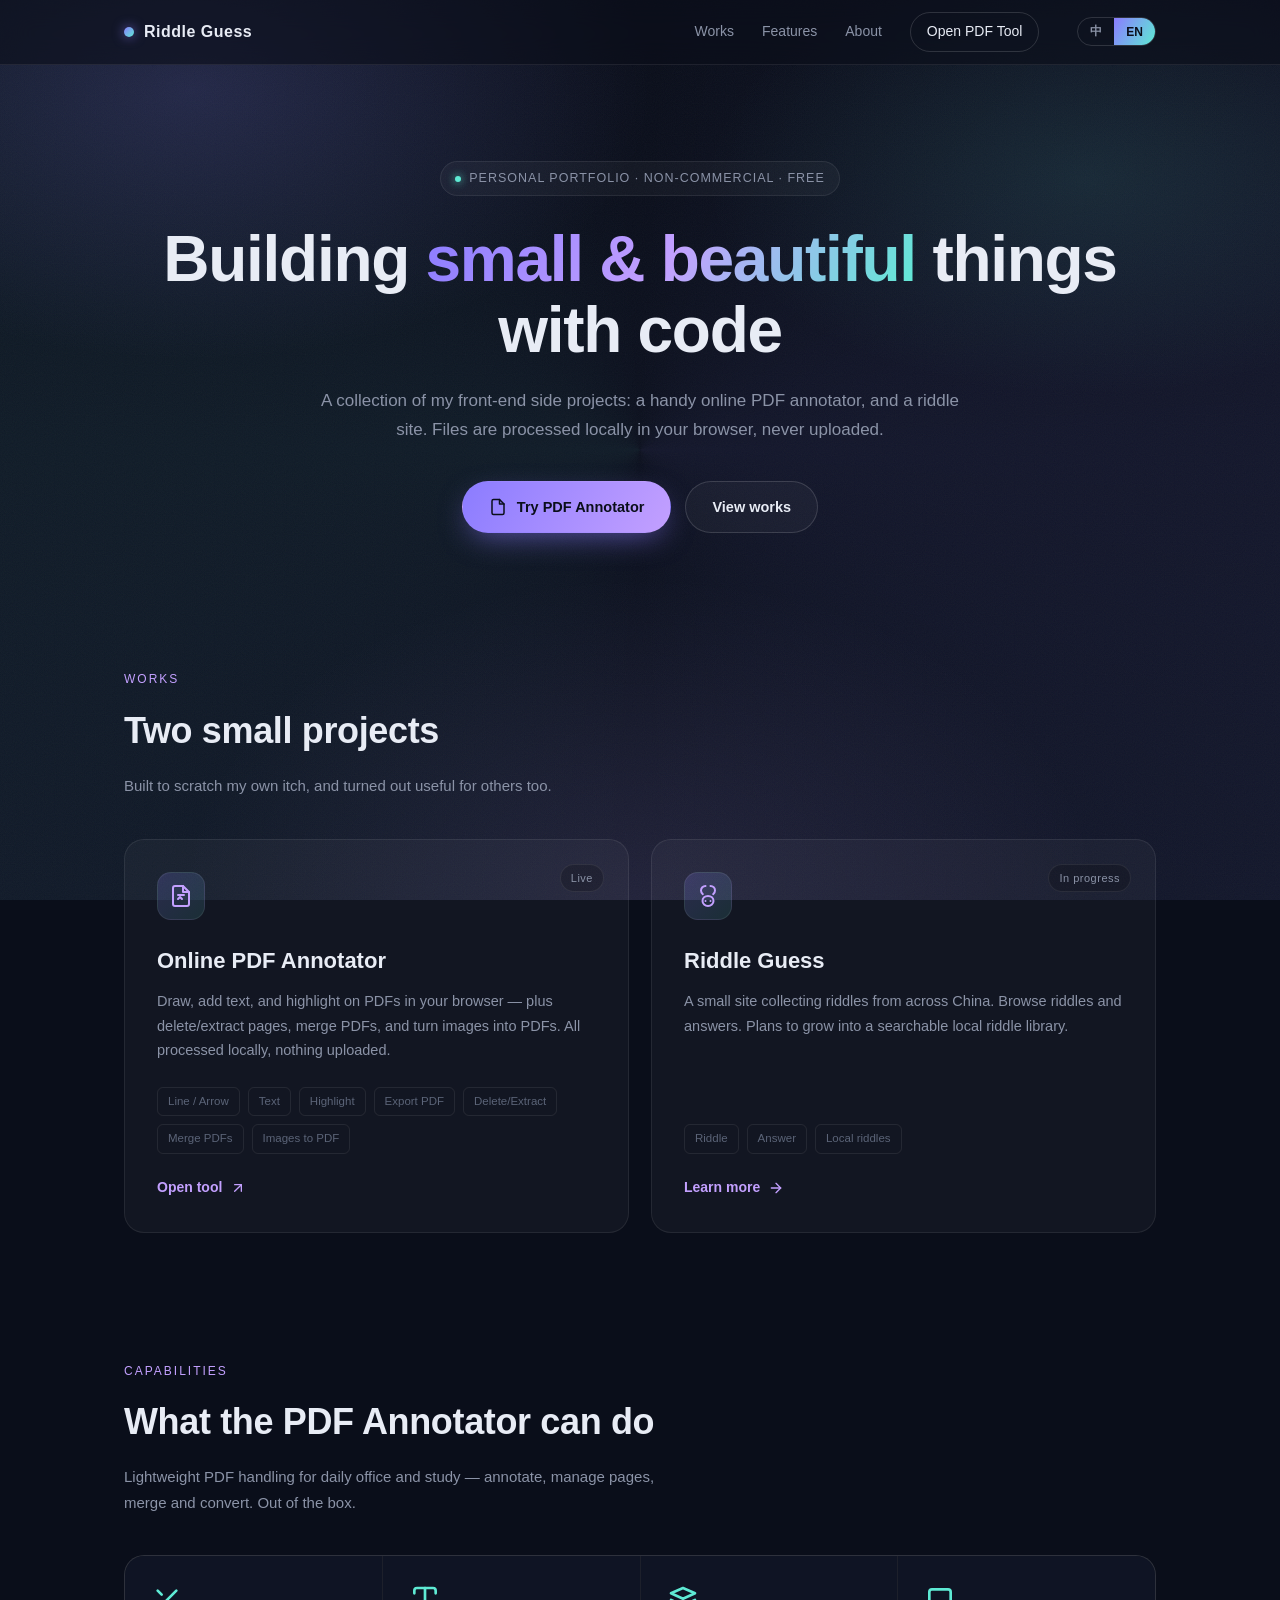
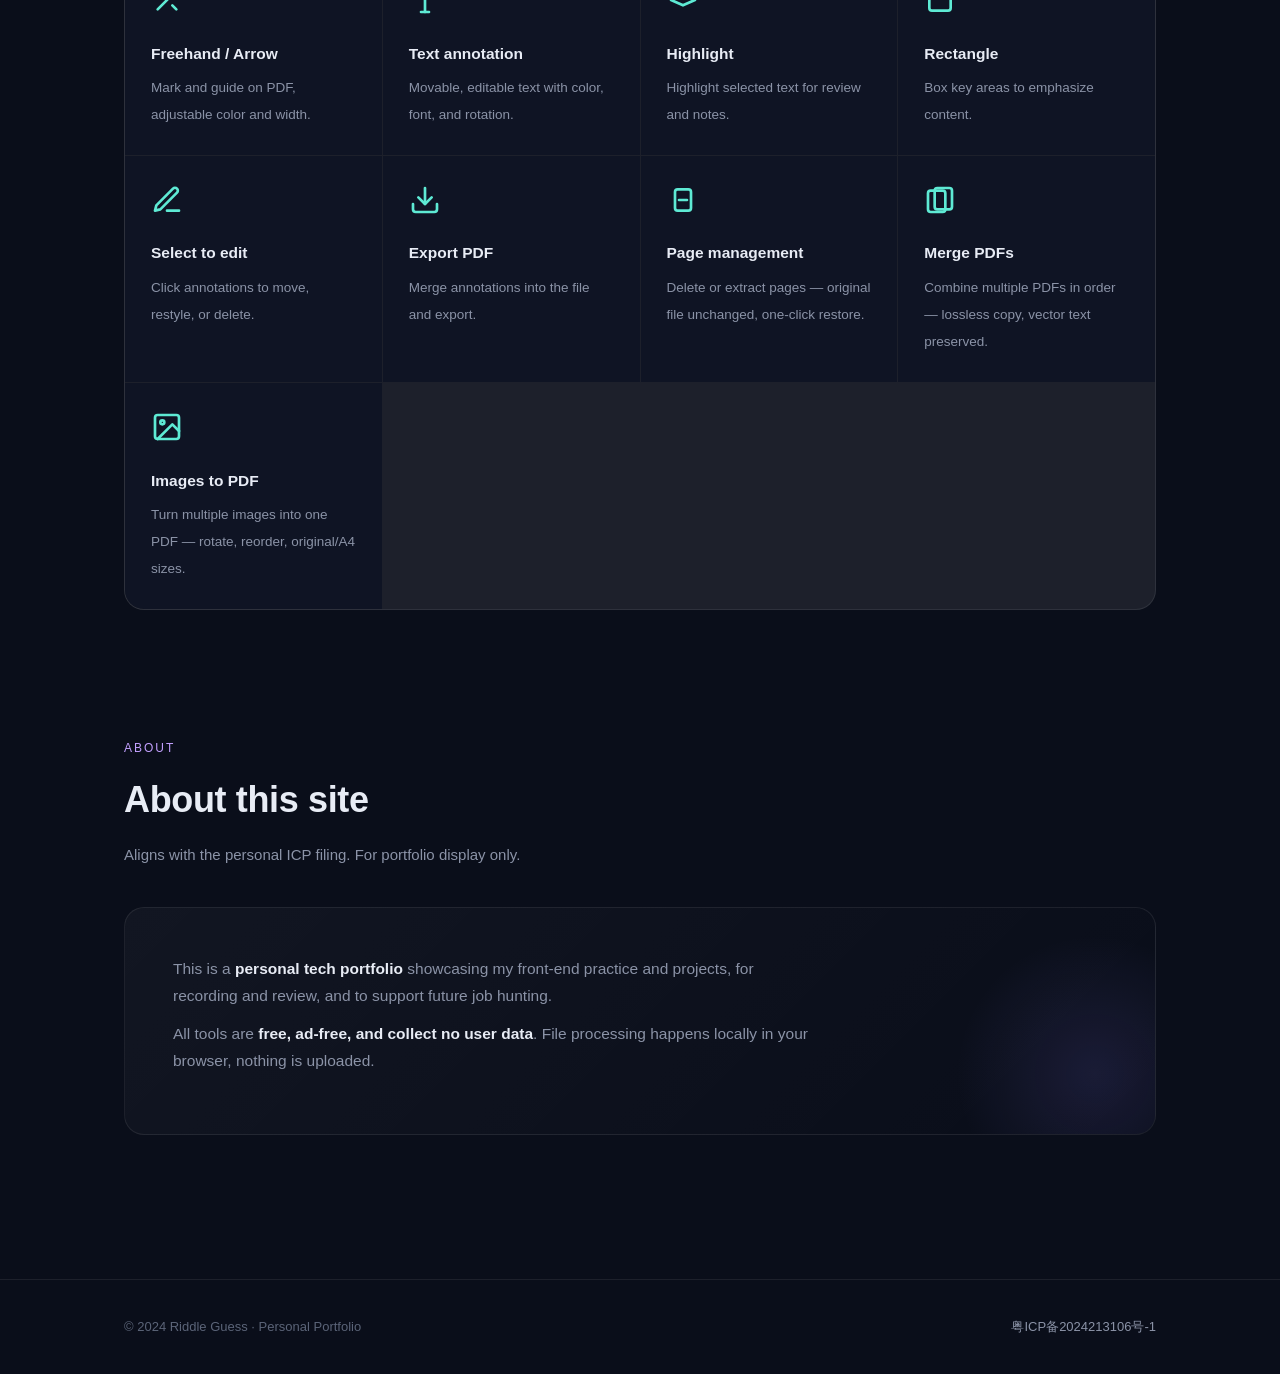
==== commit 5f8df2bf: "docs: home 页同步页面管理/合并/图片转PDF 新能力" ====
--- a/home.html
+++ b/home.html
@@ -5,9 +5,9 @@
     <meta name="viewport" content="width=device-width, initial-scale=1.0" />
 
     <!-- ===== hreflang ===== -->
-    <link rel="alternate" hreflang="zh-CN" href="https://www.miyucaicai.cn/" />
-    <link rel="alternate" hreflang="en" href="https://www.miyucaicai.cn/" />
-    <link rel="alternate" hreflang="x-default" href="https://www.miyucaicai.cn/" />
+    <link id="hl_zh" rel="alternate" hreflang="zh-CN" href="https://www.miyucaicai.cn/" />
+    <link id="hl_en" rel="alternate" hreflang="en" href="https://www.miyucaicai.cn/" />
+    <link id="hl_x" rel="alternate" hreflang="x-default" href="https://www.miyucaicai.cn/" />
 
     <!-- ===== 核心 SEO（i18n 切换 content） ===== -->
     <title id="i18n_home_doc_title">谜语猜猜 · 个人作品集 | PDF在线标注工具与谜语小站</title>
@@ -39,7 +39,7 @@
       content="作者的个人作品展示：PDF在线标注工具与谜语猜猜。纯前端、免费、无需注册。"
     />
     <meta id="i18n_home_og_locale" property="og:locale" content="zh_CN" />
-    <meta property="og:url" content="https://www.miyucaicai.cn/" />
+    <meta id="og_url" property="og:url" content="https://www.miyucaicai.cn/" />
 
     <!-- ===== Twitter Cards ===== -->
     <meta name="twitter:card" content="summary_large_image" />
@@ -55,7 +55,7 @@
     />
 
     <!-- ===== Canonical ===== -->
-    <link rel="canonical" href="https://www.miyucaicai.cn/" />
+    <link id="canonical" rel="canonical" href="https://www.miyucaicai.cn/" />
 
     <!-- Favicon -->
     <link rel="icon" type="image/svg+xml" href="favicon.svg" />
@@ -402,12 +402,15 @@
               <svg width="24" height="24" viewBox="0 0 24 24" fill="none" stroke="currentColor" stroke-width="2" stroke-linecap="round" stroke-linejoin="round"><path d="M14 2H6a2 2 0 0 0-2 2v16a2 2 0 0 0 2 2h12a2 2 0 0 0 2-2V8z"/><path d="M14 2v6h6"/><path d="M9 15l2-2 2 2"/><path d="M9 11h6"/></svg>
             </div>
             <h3 data-i18n="home_card1_h3">PDF 在线标注工具</h3>
-            <p data-i18n="home_card1_p">在浏览器里直接给 PDF 画线、加文字、高亮重点，标注可移动可编辑，完成后一键导出带批注的 PDF。</p>
+            <p data-i18n="home_card1_p">在浏览器里给 PDF 画线、加文字、高亮重点，还能删除/提取页面、合并多个 PDF、图片转 PDF，全部本地处理、不上传。</p>
             <div class="meta">
               <span class="chip" data-i18n="home_chip_line">画线 / 箭头</span>
               <span class="chip" data-i18n="home_chip_text">文字标注</span>
               <span class="chip" data-i18n="home_chip_highlight">高亮</span>
               <span class="chip" data-i18n="home_chip_export">导出 PDF</span>
+              <span class="chip" data-i18n="home_chip_pages">删页 / 提取</span>
+              <span class="chip" data-i18n="home_chip_merge">合并 PDF</span>
+              <span class="chip" data-i18n="home_chip_image">图片转 PDF</span>
             </div>
             <span class="go"><span data-i18n="home_card1_go">打开工具</span>
               <svg width="16" height="16" viewBox="0 0 24 24" fill="none" stroke="currentColor" stroke-width="2" stroke-linecap="round" stroke-linejoin="round"><path d="M7 17L17 7"/><path d="M7 7h10v10"/></svg>
@@ -441,7 +444,7 @@
         <div class="section-head">
           <div class="label" data-i18n="home_feat_label">Capabilities</div>
           <h2 data-i18n="home_feat_h2">PDF 标注工具能做什么</h2>
-          <p data-i18n="home_feat_p">面向日常办公与学习的轻量标注需求，开箱即用。</p>
+          <p data-i18n="home_feat_p">面向日常办公与学习的轻量 PDF 处理需求，标注、页面管理、合并转换，开箱即用。</p>
         </div>
         <div class="features">
           <div class="feature">
@@ -467,6 +470,18 @@
           <div class="feature">
             <svg class="ico" viewBox="0 0 24 24" fill="none" stroke="currentColor" stroke-width="2" stroke-linecap="round" stroke-linejoin="round"><path d="M21 15v4a2 2 0 0 1-2 2H5a2 2 0 0 1-2-2v-4"/><path d="M7 10l5 5 5-5"/><path d="M12 15V3"/></svg>
             <b data-i18n="home_feat6_b">导出 PDF</b><span data-i18n="home_feat6_s">标注合并进原文件，导出带批注的 PDF。</span>
+          </div>
+          <div class="feature">
+            <svg class="ico" viewBox="0 0 24 24" fill="none" stroke="currentColor" stroke-width="2" stroke-linecap="round" stroke-linejoin="round"><rect x="6" y="4" width="12" height="16" rx="2"/><path d="M9 12h6"/></svg>
+            <b data-i18n="home_feat7_b">页面管理</b><span data-i18n="home_feat7_s">删除多余页、提取需要的页，原文件不变、可一键恢复。</span>
+          </div>
+          <div class="feature">
+            <svg class="ico" viewBox="0 0 24 24" fill="none" stroke="currentColor" stroke-width="2" stroke-linecap="round" stroke-linejoin="round"><rect x="3" y="5" width="13" height="16" rx="2"/><rect x="8" y="3" width="13" height="16" rx="2"/></svg>
+            <b data-i18n="home_feat8_b">合并 PDF</b><span data-i18n="home_feat8_s">多个 PDF 按顺序拼成一个，无损复制、矢量文字保留。</span>
+          </div>
+          <div class="feature">
+            <svg class="ico" viewBox="0 0 24 24" fill="none" stroke="currentColor" stroke-width="2" stroke-linecap="round" stroke-linejoin="round"><rect x="3" y="3" width="18" height="18" rx="2"/><circle cx="8.5" cy="8.5" r="1.5"/><path d="M21 15l-5-5L5 21"/></svg>
+            <b data-i18n="home_feat9_b">图片转 PDF</b><span data-i18n="home_feat9_s">多张图片生成一个 PDF，支持旋转、调序、原图/A4 尺寸。</span>
           </div>
         </div>
       </div>
